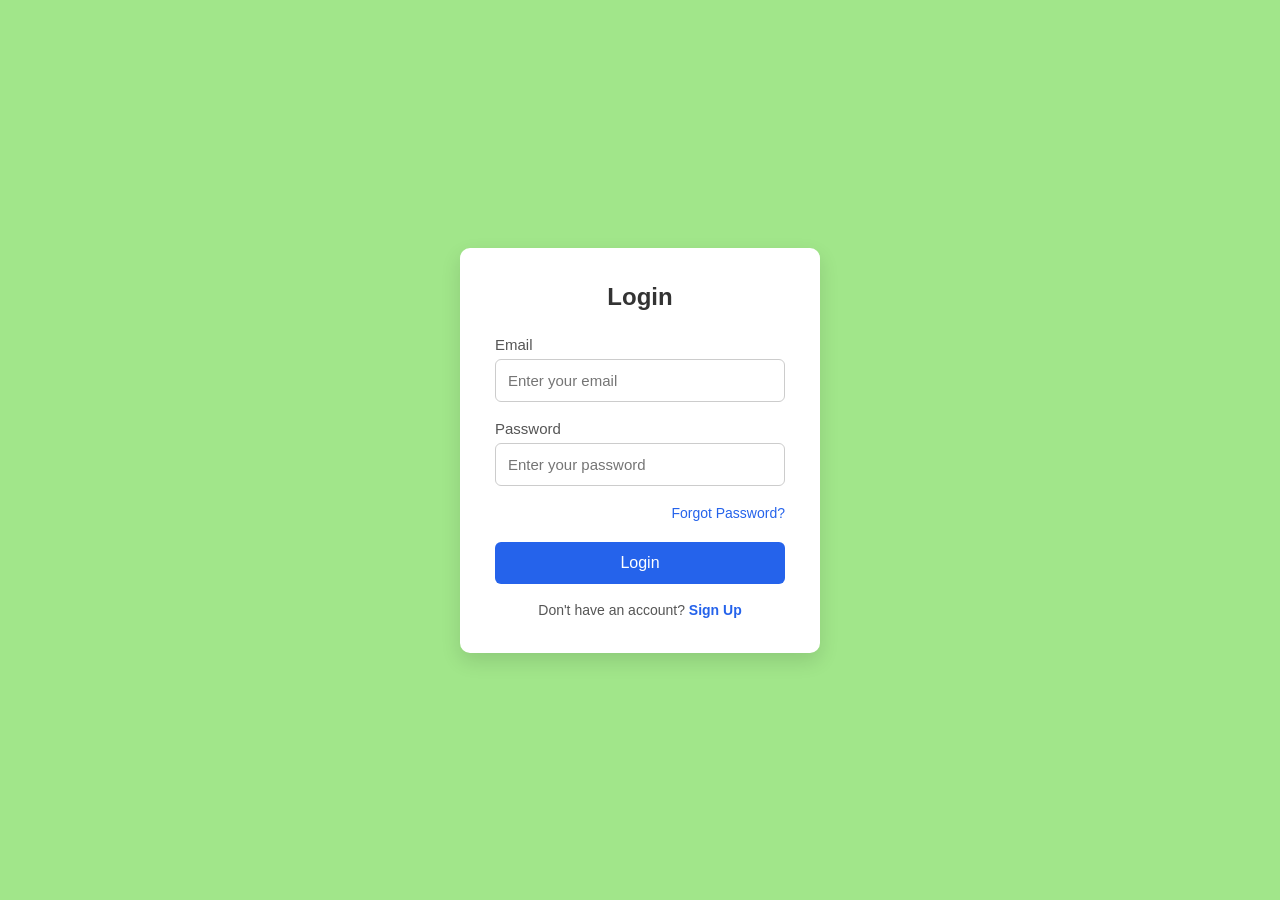
==== index.html @ 3dd31b97 "Basic login form set up" ====
<!doctype html>
<html lang="en">
  <head>
    <meta charset="UTF-8" />
    <meta name="viewport" content="width=device-width, initial-scale=1.0" />
    <title>Login</title>
    <link rel="stylesheet" href="style.css" />
  </head>
  <body>
    <div class="container">
      <div class="login-box">
        <h2>Login</h2>

        <form>
          <div class="input-group">
            <label for="email">Email</label>
            <input
              type="email"
              id="email"
              placeholder="Enter your email"
              required
            />
          </div>

          <div class="input-group">
            <label for="password">Password</label>
            <input
              type="password"
              id="password"
              placeholder="Enter your password"
              required
            />
          </div>
          <div class="forgot-password">
            <a href="forgot-password.html">Forgot Password?</a>
          </div>

          <button type="submit">Login</button>

          <p>
            Don't have an account?
            <a href="signup.html">Sign Up</a>
          </p>
        </form>
      </div>
    </div>
  </body>
</html>
---- style.css ----
* {
  margin: 0;
  padding: 0;
  box-sizing: border-box;
  font-family: Arial, Helvetica, sans-serif;
}

body {
  background: #a1e68a;
  display: flex;
  justify-content: center;
  align-items: center;
  height: 100vh;
}

.container {
  width: 100%;
  display: flex;
  justify-content: center;
}

.login-box {
  background: #fff;
  width: 360px;
  padding: 35px;
  border-radius: 10px;
  box-shadow: 0 8px 20px rgba(0, 0, 0, 0.12);
}

.login-box h2 {
  text-align: center;
  margin-bottom: 25px;
  color: #333;
}

.input-group {
  margin-bottom: 18px;
}

.input-group label {
  display: block;
  margin-bottom: 6px;
  color: #555;
  font-size: 15px;
}

.input-group input {
  width: 100%;
  padding: 12px;
  border: 1px solid #ccc;
  border-radius: 6px;
  font-size: 15px;
  outline: none;
  transition: border-color 0.3s;
}

.input-group input:focus {
  border-color: #2563eb;
}
.forgot-password {
  text-align: right;
  margin-bottom: 20px;
}

.forgot-password a {
  text-decoration: none;
  color: #2563eb;
  font-size: 14px;
}

.forgot-password a:hover {
  text-decoration: underline;
}

button {
  width: 100%;
  padding: 12px;
  background: #2563eb;
  color: white;
  border: none;
  border-radius: 6px;
  font-size: 16px;
  cursor: pointer;
  transition: background 0.3s;
}

button:hover {
  background: #1d4ed8;
}

p {
  margin-top: 18px;
  text-align: center;
  font-size: 14px;
  color: #555;
}

p a {
  color: #2563eb;
  text-decoration: none;
  font-weight: bold;
}

p a:hover {
  text-decoration: underline;
}
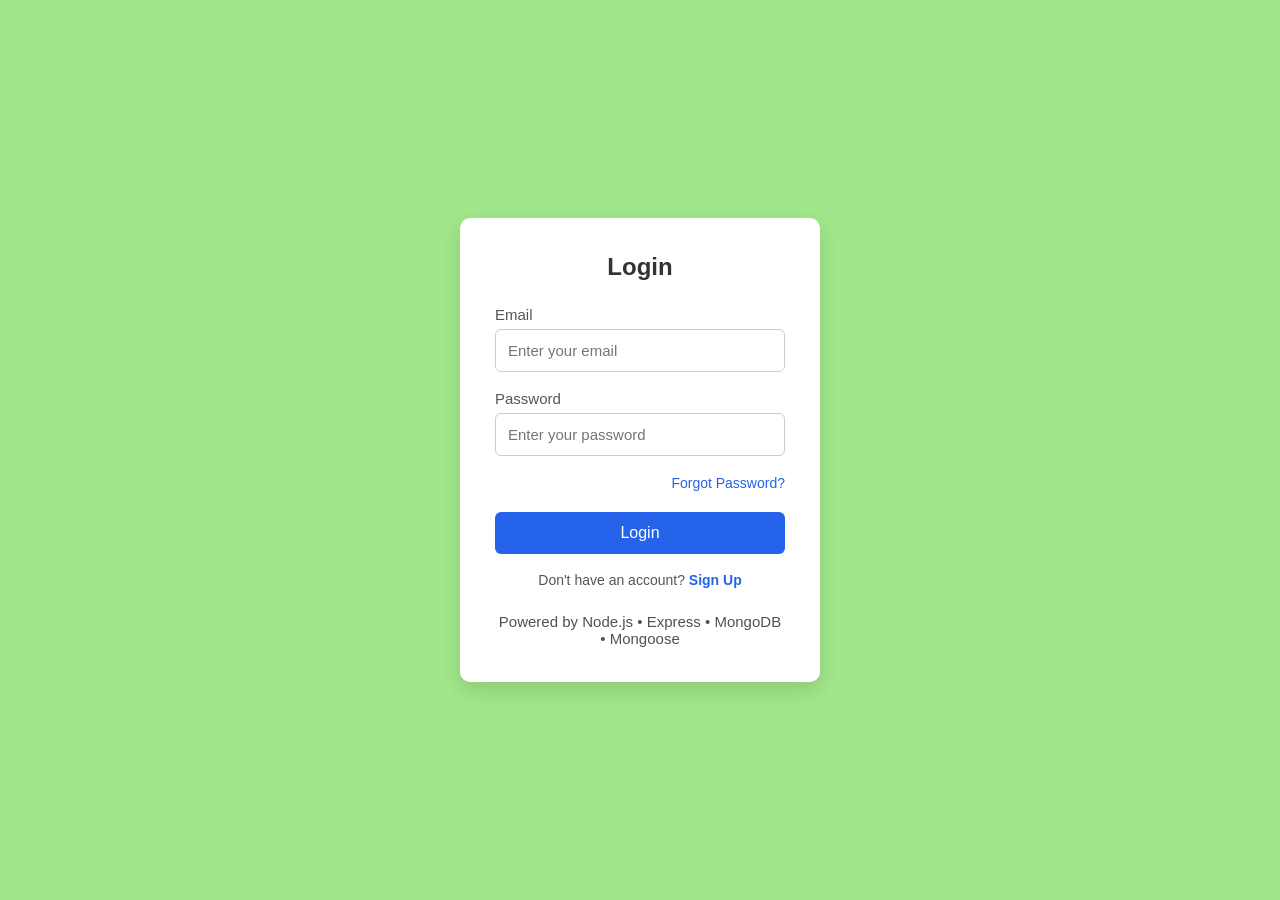
==== commit 96c7255d: "fixing bugs in login form" ====
--- a/index.html
+++ b/index.html
@@ -42,6 +42,9 @@
             <a href="signup.html">Sign Up</a>
           </p>
         </form>
+        <div class="stack">
+          Powered by Node.js • Express • MongoDB • Mongoose
+        </div>
       </div>
     </div>
   </body>
--- a/style.css
+++ b/style.css
@@ -18,7 +18,16 @@
   display: flex;
   justify-content: center;
 }
-
+/* .tech-badge {
+  display: inline-block;
+  background: #e8f5e9;
+  color: #2e7d32;
+  padding: 6px 12px;
+  border-radius: 20px;
+  font-size: 13px;
+  font-weight: 600;
+  margin-bottom: 15px;
+} */
 .login-box {
   background: #fff;
   width: 360px;
@@ -104,3 +113,9 @@
 p a:hover {
   text-decoration: underline;
 }
+.stack {
+    margin-top: 25px;
+    text-align: center;
+    font-size: 15px;
+    color: #535050;
+}
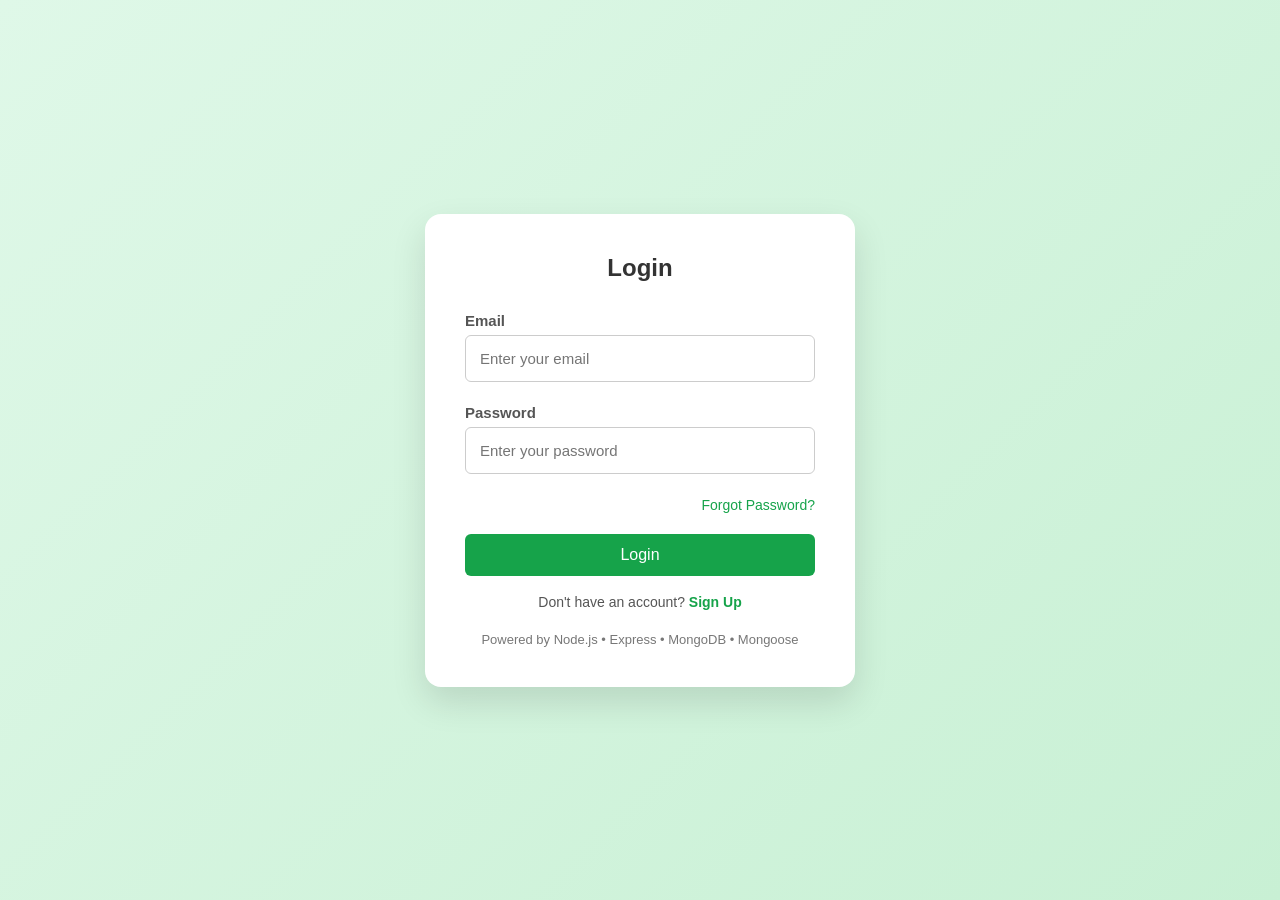
==== commit 70a5e788: "created logout.js and improved dashboard.js" ====
--- a/index.html
+++ b/index.html
@@ -8,7 +8,7 @@
   </head>
   <body>
     <div class="container">
-      <div class="login-box">
+      <div class="auth-box">
         <h2>Login</h2>
 
         <form>
@@ -32,7 +32,7 @@
             />
           </div>
           <div class="forgot-password">
-            <a href="forgot-password.html">Forgot Password?</a>
+            <a href="forgot.html">Forgot Password?</a>
           </div>
 
           <button type="submit">Login</button>
@@ -47,5 +47,7 @@
         </div>
       </div>
     </div>
+
+    <script src="login.js"></script>
   </body>
 </html>
--- a/style.css
+++ b/style.css
@@ -6,44 +6,60 @@
 }
 
 body {
-  background: #a1e68a;
+  background: linear-gradient(135deg,#dff8e8,#c8f0d4);
   display: flex;
   justify-content: center;
   align-items: center;
-  height: 100vh;
+  min-height: 100vh;
 }
 
 .container {
   width: 100%;
   display: flex;
   justify-content: center;
+  align-items: center;
 }
-/* .tech-badge {
+
+/* Authentication Card */
+
+.auth-box {
+  width: 430px;
+  max-width: 90%;
+  background: #fff;
+  padding: 40px;
+  border-radius: 16px;
+  box-shadow: 0 15px 35px rgba(0, 0, 0, 0.12);
+  text-align: center;
+  animation: popup 0.4s ease;
+}
+
+/* MongoDB Badge */
+
+.tech-badge {
   display: inline-block;
+  padding: 6px 12px;
+  margin-bottom: 18px;
   background: #e8f5e9;
   color: #2e7d32;
-  padding: 6px 12px;
   border-radius: 20px;
   font-size: 13px;
   font-weight: 600;
-  margin-bottom: 15px;
-} */
-.login-box {
-  background: #fff;
-  width: 360px;
-  padding: 35px;
-  border-radius: 10px;
-  box-shadow: 0 8px 20px rgba(0, 0, 0, 0.12);
 }
 
-.login-box h2 {
-  text-align: center;
-  margin-bottom: 25px;
+h2 {
+  margin-bottom: 30px;
   color: #333;
 }
 
+/* Inputs */
+label{
+  font-weight: 600;
+  margin-bottom: 8px;
+}
+
 .input-group {
-  margin-bottom: 18px;
+  margin-bottom: 22px;
+  text-align: left;
 }
 
 .input-group label {
@@ -55,17 +71,21 @@
 
 .input-group input {
   width: 100%;
-  padding: 12px;
+  padding: 14px;
   border: 1px solid #ccc;
   border-radius: 6px;
   font-size: 15px;
   outline: none;
-  transition: border-color 0.3s;
+  transition: all 0.3s ease;
 }
 
 .input-group input:focus {
-  border-color: #2563eb;
+  border-color: #16a34a;
+  box-shadow: 0 0 0 3px rgba(22, 163, 74, 0.15);
 }
+
+/* Forgot Password */
+
 .forgot-password {
   text-align: right;
   margin-bottom: 20px;
@@ -73,39 +93,48 @@
 
 .forgot-password a {
   text-decoration: none;
-  color: #2563eb;
+  color: #16a34a;
   font-size: 14px;
+  transition: color 0.3s;
 }
 
 .forgot-password a:hover {
-  text-decoration: underline;
+  color: #15803d;
 }
+
+/* Button */
 
 button {
   width: 100%;
   padding: 12px;
-  background: #2563eb;
-  color: white;
   border: none;
   border-radius: 6px;
+  background: #16a34a;
+  color: white;
   font-size: 16px;
   cursor: pointer;
-  transition: background 0.3s;
+  transition: all 0.3s ease;
 }
 
 button:hover {
-  background: #1d4ed8;
+  background: #15803d;
+  transform: translateY(-2px);
 }
+
+button:active {
+  transform: scale(0.98);
+}
+
+/* Bottom Text */
 
 p {
   margin-top: 18px;
-  text-align: center;
+  color: #555;
   font-size: 14px;
-  color: #555;
 }
 
 p a {
-  color: #2563eb;
+  color: #16a34a;
   text-decoration: none;
   font-weight: bold;
 }
@@ -113,9 +142,56 @@
 p a:hover {
   text-decoration: underline;
 }
+
+/* Stack */
+
 .stack {
-    margin-top: 25px;
+  margin-top: 22px;
+  font-size: 13px;
+  color: #777;
+}
+
+/* Card Animation */
+
+@keyframes popup {
+  from {
+    opacity: 0;
+    transform: translateY(20px) scale(0.97);
+  }
+
+  to {
+    opacity: 1;
+    transform: translateY(0) scale(1);
+  }
+}
+
+
+
+
+/* This is for forgot-password page styling */
+
+.description {
+    margin-bottom: 22px;
+    color: #666;
+    font-size: 14px;
+    line-height: 1.5;
     text-align: center;
-    font-size: 15px;
-    color: #535050;
-}+}
+
+.bottom-text {
+    margin-top: 18px;
+    text-align: center;
+}
+
+.bottom-text a {
+    color: #16a34a;
+    text-decoration: none;
+    font-weight: 600;
+}
+
+.bottom-text a:hover {
+    text-decoration: underline;
+}
+
+
+
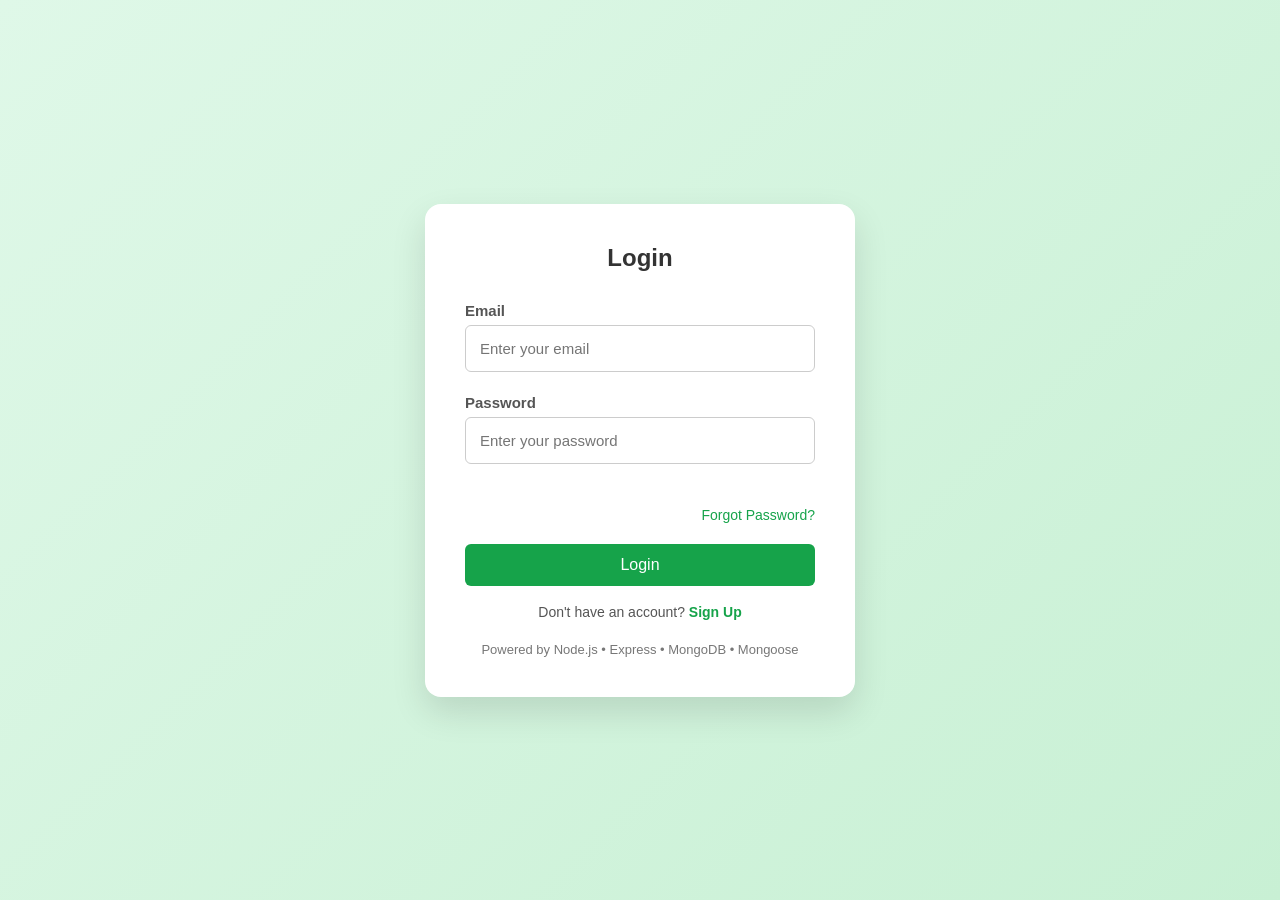
==== commit b28ba998: "fixing bugs for error text" ====
--- a/index.html
+++ b/index.html
@@ -31,6 +31,7 @@
               required
             />
           </div>
+          <div><p class="error" id="error-msg"></p></div>
           <div class="forgot-password">
             <a href="forgot.html">Forgot Password?</a>
           </div>
--- a/style.css
+++ b/style.css
@@ -194,4 +194,15 @@
 }
 
 
-
+.error{
+  color: red;
+  font-size: 14px;
+  margin-top: 10px;
+  min-height: 20px;
+}
+.success{
+  color: red;
+  font-size: 14px;
+  margin-top: 10px;
+  min-height: 20px;
+}
